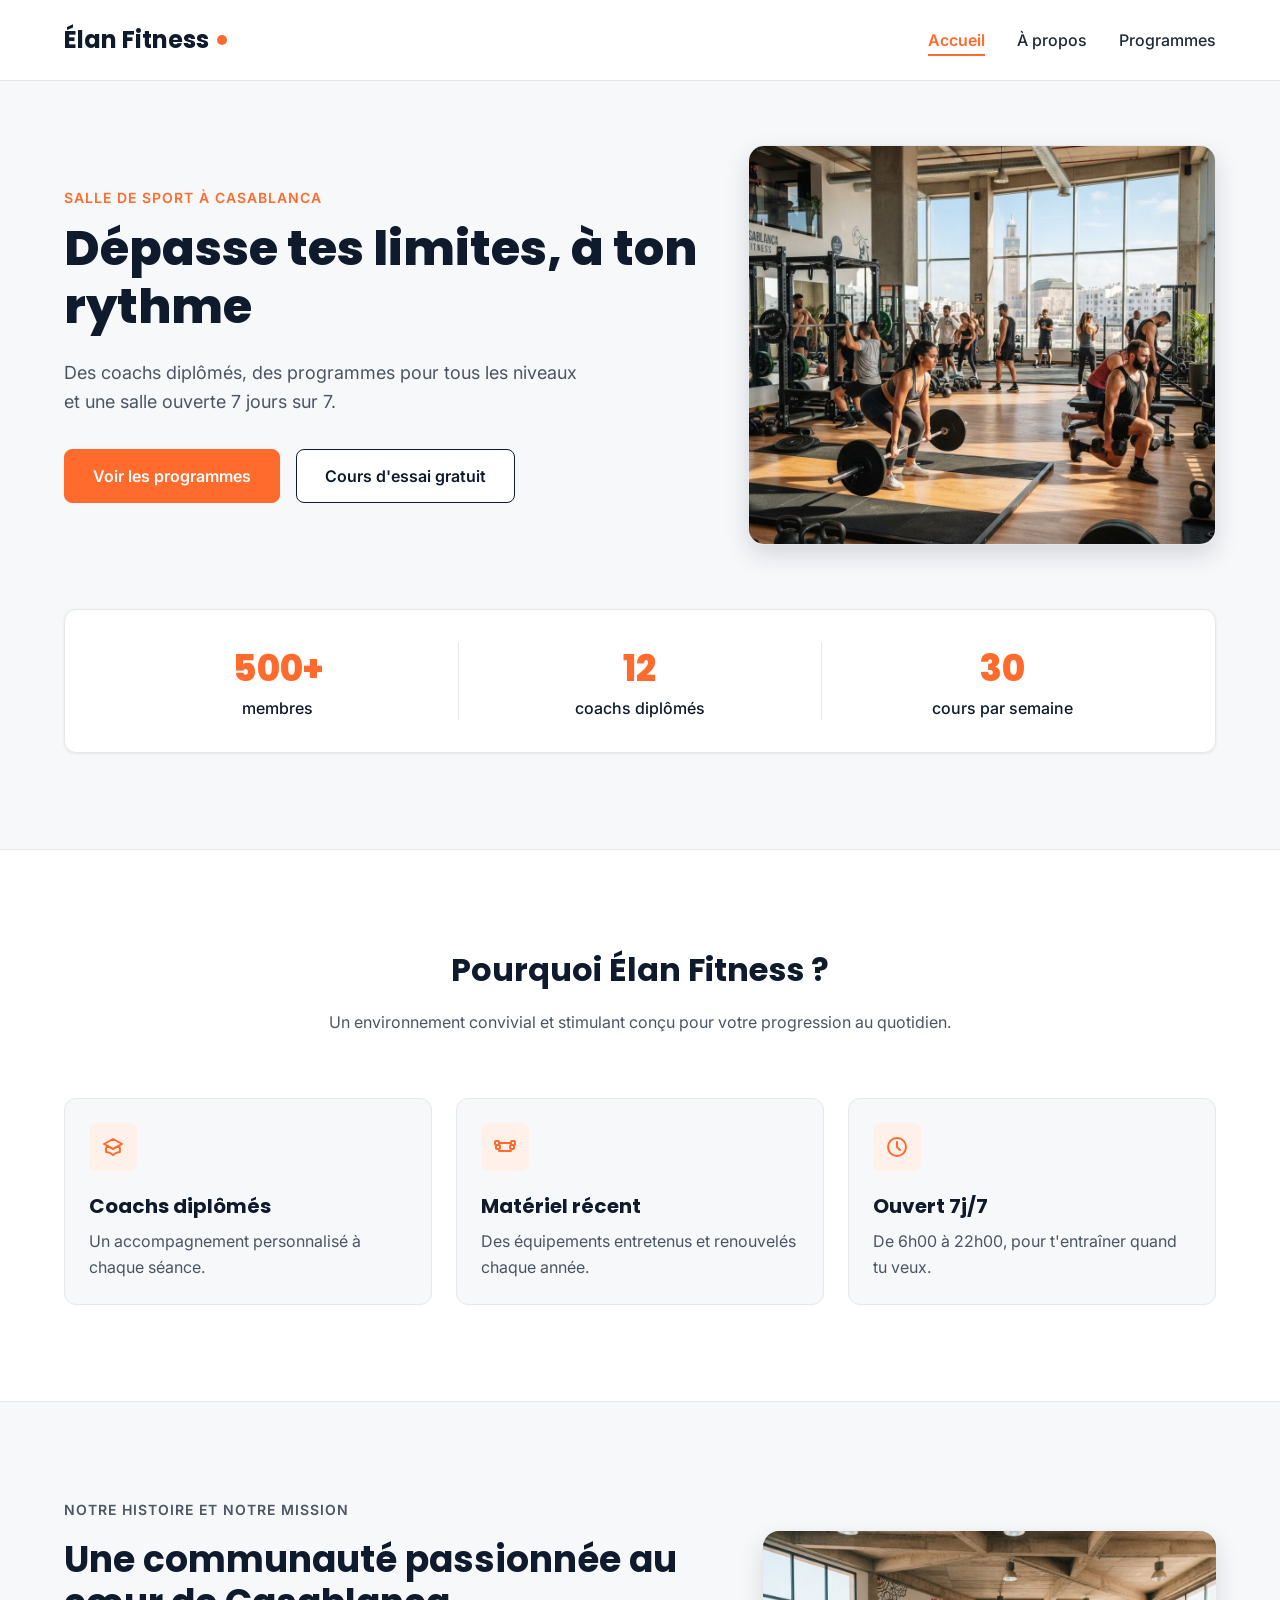
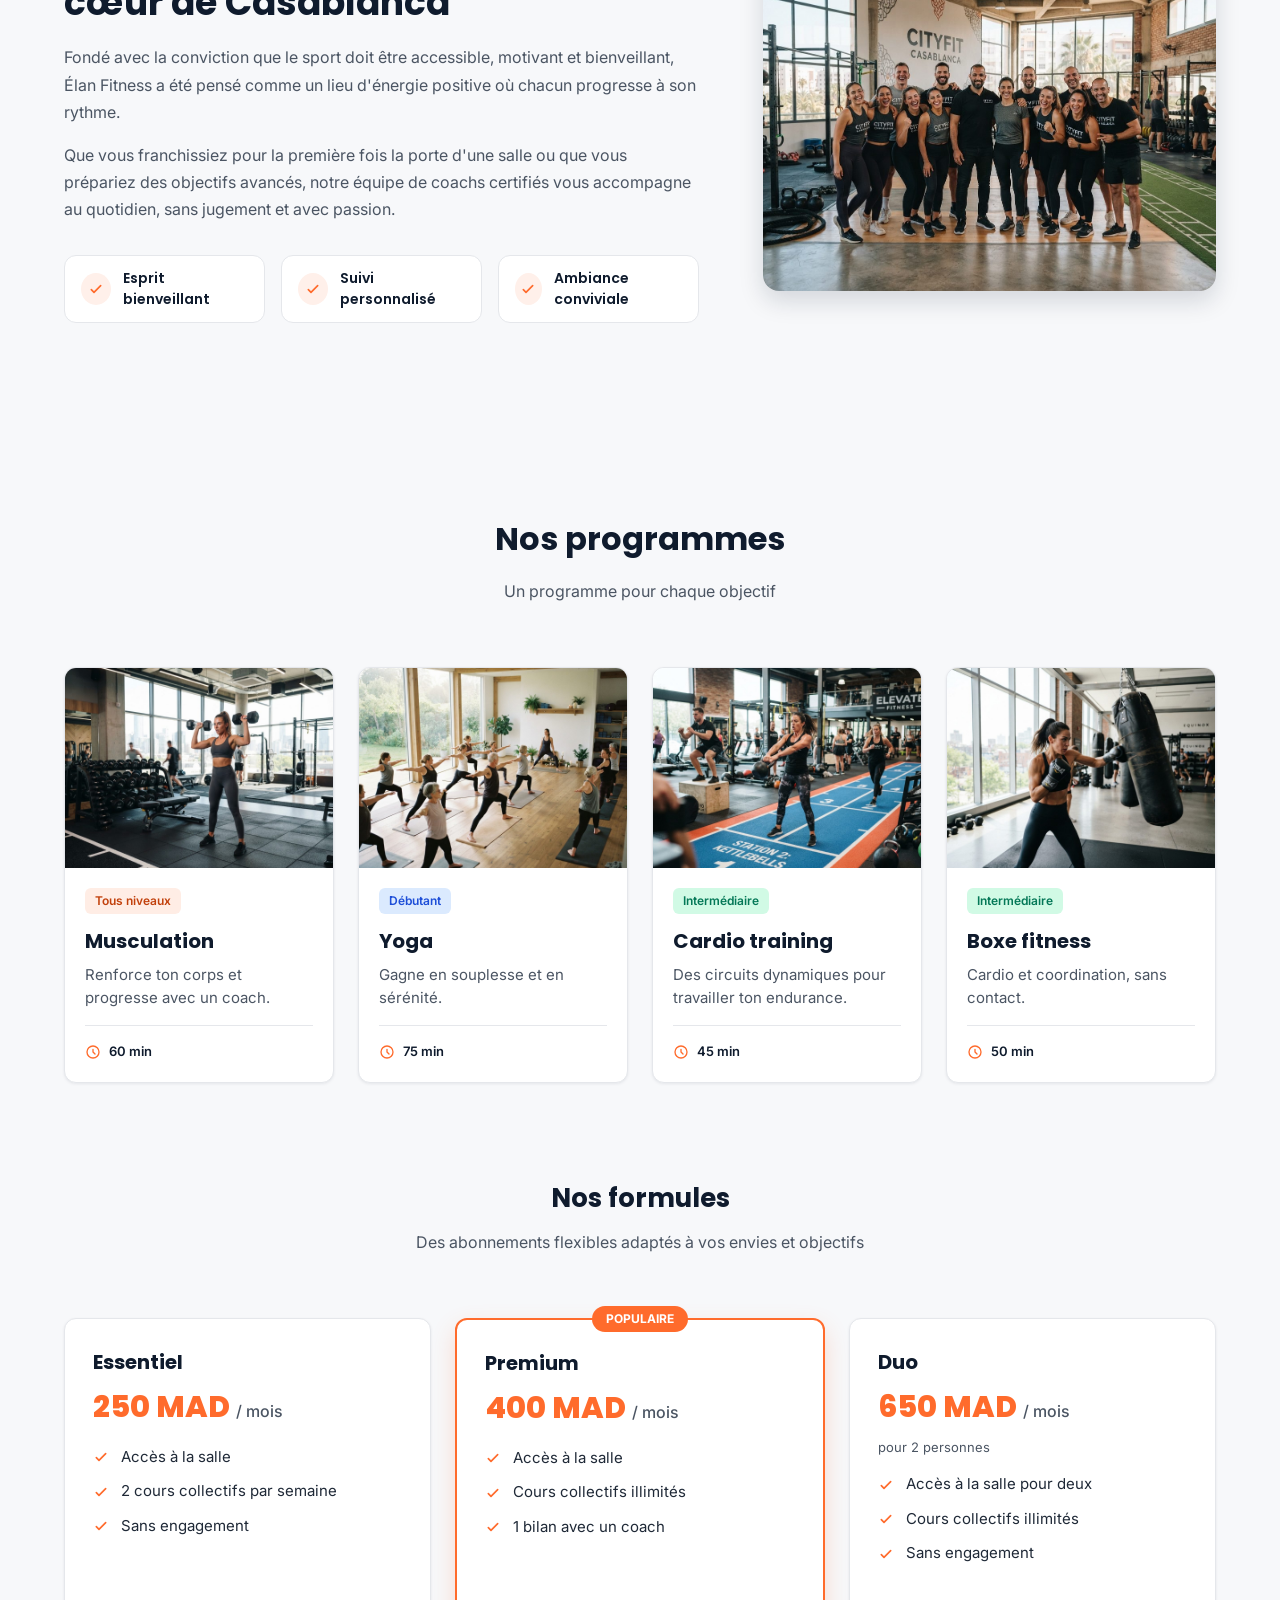
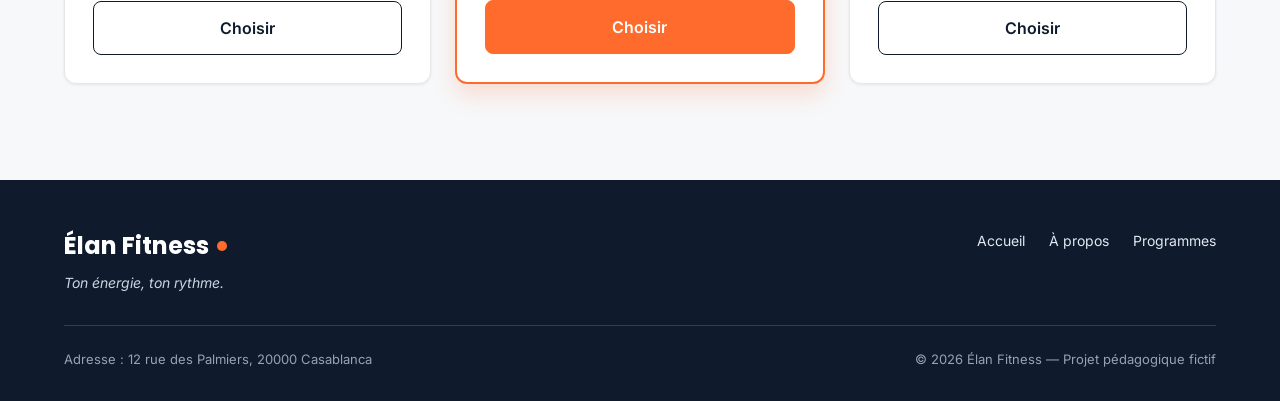
==== index.html @ 57f346ea "first commit sans modif du template" ====
<!DOCTYPE html>
<html lang="fr">
<head>
  <meta charset="UTF-8">
  <meta name="viewport" content="width=device-width, initial-scale=1">
  <meta name="description" content="Élan Fitness, salle de sport à Casablanca : musculation, yoga, cardio et boxe fitness avec des coachs diplômés. Réservez votre cours d'essai gratuit.">
  <title>Élan Fitness | Salle de sport à Casablanca</title>

  <link rel="preconnect" href="https://fonts.googleapis.com">
  <link rel="preconnect" href="https://fonts.gstatic.com" crossorigin>
  <link href="https://fonts.googleapis.com/css2?family=Inter:wght@400;500;600&family=Poppins:wght@600;700;800&display=swap" rel="stylesheet">

  <link rel="stylesheet" href="style.css">
</head>

<body>

  <header class="en-tete">
    <div class="conteneur en-tete-contenu">
      <a href="#accueil" class="logo">Élan Fitness</a>

      <nav aria-label="Navigation principale">
        <ul class="menu">
          <li><a href="#accueil" class="lien-actif">Accueil</a></li>
          <li><a href="#a-propos">À propos</a></li>
          <li><a href="#programmes">Programmes</a></li>
        </ul>
      </nav>
    </div>
  </header>

  <main>

    <section id="accueil" class="hero">
      <div class="conteneur">

        <div class="hero-contenu">
          <div class="hero-texte">
            <p class="sur-titre">Salle de sport à Casablanca</p>
            <h1>Dépasse tes limites, à ton rythme</h1>
            <p class="hero-description">
              Des coachs diplômés, des programmes pour tous les niveaux et une salle ouverte 7 jours sur 7.
            </p>
            <div class="boutons">
              <a href="#programmes" class="bouton bouton-principal">Voir les programmes</a>
              <a href="#contact" class="bouton bouton-secondaire">Cours d'essai gratuit</a>
            </div>
          </div>

          <img class="hero-image" src="img/hero.jpg" alt="Des personnes s'entraînent dans une salle de sport lumineuse à Casablanca">
        </div>

        <div class="chiffres">
          <div class="chiffre">
            <p class="chiffre-nombre">500+</p>
            <p>membres</p>
          </div>
          <div class="chiffre">
            <p class="chiffre-nombre">12</p>
            <p>coachs diplômés</p>
          </div>
          <div class="chiffre">
            <p class="chiffre-nombre">30</p>
            <p>cours par semaine</p>
          </div>
        </div>

      </div>
    </section>

    <section class="section section-blanche">
      <div class="conteneur">

        <div class="section-titre">
          <h2>Pourquoi Élan Fitness ?</h2>
          <p>Un environnement convivial et stimulant conçu pour votre progression au quotidien.</p>
        </div>

        <div class="cartes">
          <article class="carte carte-avantage">
            <div class="icone"><img src="img/icone-coach.svg" alt=""></div>
            <h3>Coachs diplômés</h3>
            <p>Un accompagnement personnalisé à chaque séance.</p>
          </article>

          <article class="carte carte-avantage">
            <div class="icone"><img src="img/icone-materiel.svg" alt=""></div>
            <h3>Matériel récent</h3>
            <p>Des équipements entretenus et renouvelés chaque année.</p>
          </article>

          <article class="carte carte-avantage">
            <div class="icone"><img src="img/icone-horloge.svg" alt=""></div>
            <h3>Ouvert 7j/7</h3>
            <p>De 6h00 à 22h00, pour t'entraîner quand tu veux.</p>
          </article>
        </div>

      </div>
    </section>

    <section id="a-propos" class="section">
      <div class="conteneur apropos-contenu">

        <div class="apropos-texte">
          <p class="sur-titre">Notre histoire et notre mission</p>
          <h2>Une communauté passionnée au cœur de Casablanca</h2>
          <p>
            Fondé avec la conviction que le sport doit être accessible, motivant et bienveillant,
            Élan Fitness a été pensé comme un lieu d'énergie positive où chacun progresse à son rythme.
          </p>
          <p>
            Que vous franchissiez pour la première fois la porte d'une salle ou que vous prépariez des
            objectifs avancés, notre équipe de coachs certifiés vous accompagne au quotidien, sans
            jugement et avec passion.
          </p>

          <ul class="valeurs">
            <li class="valeur">
              <div class="icone icone-petite"><img src="img/icone-check.svg" alt=""></div>
              <span>Esprit bienveillant</span>
            </li>
            <li class="valeur">
              <div class="icone icone-petite"><img src="img/icone-check.svg" alt=""></div>
              <span>Suivi personnalisé</span>
            </li>
            <li class="valeur">
              <div class="icone icone-petite"><img src="img/icone-check.svg" alt=""></div>
              <span>Ambiance conviviale</span>
            </li>
          </ul>
        </div>

        <img class="apropos-image" src="img/equipe.jpg" alt="L'équipe de coachs d'Élan Fitness réunie dans la salle">

      </div>
    </section>

    <section id="programmes" class="section">
      <div class="conteneur">

        <div class="section-titre">
          <h2>Nos programmes</h2>
          <p>Un programme pour chaque objectif</p>
        </div>

        <div class="cartes">

          <article class="carte carte-programme">
            <img src="img/musculation.jpg" alt="Une sportive soulève des haltères dans l'espace musculation">
            <div class="programme-corps">
              <span class="etiquette etiquette-orange">Tous niveaux</span>
              <h3>Musculation</h3>
              <p>Renforce ton corps et progresse avec un coach.</p>
              <p class="duree"><img src="img/icone-duree.svg" alt="">60 min</p>
            </div>
          </article>

          <article class="carte carte-programme">
            <img src="img/yoga.jpg" alt="Un groupe pratique le yoga sur des tapis dans une salle lumineuse">
            <div class="programme-corps">
              <span class="etiquette etiquette-bleue">Débutant</span>
              <h3>Yoga</h3>
              <p>Gagne en souplesse et en sérénité.</p>
              <p class="duree"><img src="img/icone-duree.svg" alt="">75 min</p>
            </div>
          </article>

          <article class="carte carte-programme">
            <img src="img/cardio.jpg" alt="Des sportifs suivent un circuit de cardio training avec des kettlebells">
            <div class="programme-corps">
              <span class="etiquette etiquette-verte">Intermédiaire</span>
              <h3>Cardio training</h3>
              <p>Des circuits dynamiques pour travailler ton endurance.</p>
              <p class="duree"><img src="img/icone-duree.svg" alt="">45 min</p>
            </div>
          </article>

          <article class="carte carte-programme">
            <img src="img/boxe.jpg" alt="Une sportive frappe un sac de frappe pendant un cours de boxe fitness">
            <div class="programme-corps">
              <span class="etiquette etiquette-verte">Intermédiaire</span>
              <h3>Boxe fitness</h3>
              <p>Cardio et coordination, sans contact.</p>
              <p class="duree"><img src="img/icone-duree.svg" alt="">50 min</p>
            </div>
          </article>

        </div>

        <div class="formules">

          <div class="section-titre">
            <h3>Nos formules</h3>
            <p>Des abonnements flexibles adaptés à vos envies et objectifs</p>
          </div>

          <div class="cartes">

            <article class="carte formule">
              <h4>Essentiel</h4>
              <p class="prix">250 MAD <span>/ mois</span></p>
              <ul class="formule-liste">
                <li>Accès à la salle</li>
                <li>2 cours collectifs par semaine</li>
                <li>Sans engagement</li>
              </ul>
              <a href="#contact" class="bouton bouton-secondaire">Choisir</a>
            </article>

            <article class="carte formule formule-populaire">
              <p class="badge-populaire">Populaire</p>
              <h4>Premium</h4>
              <p class="prix">400 MAD <span>/ mois</span></p>
              <ul class="formule-liste">
                <li>Accès à la salle</li>
                <li>Cours collectifs illimités</li>
                <li>1 bilan avec un coach</li>
              </ul>
              <a href="#contact" class="bouton bouton-principal">Choisir</a>
            </article>

            <article class="carte formule">
              <h4>Duo</h4>
              <p class="prix">650 MAD <span>/ mois</span></p>
              <p class="prix-note">pour 2 personnes</p>
              <ul class="formule-liste">
                <li>Accès à la salle pour deux</li>
                <li>Cours collectifs illimités</li>
                <li>Sans engagement</li>
              </ul>
              <a href="#contact" class="bouton bouton-secondaire">Choisir</a>
            </article>

          </div>
        </div>

      </div>
    </section>

  </main>

  <footer class="pied-de-page">
    <div class="conteneur">

      <div class="pied-haut">
        <div>
          <p class="logo logo-clair">Élan Fitness</p>
          <p class="slogan">Ton énergie, ton rythme.</p>
        </div>

        <nav aria-label="Navigation du pied de page">
          <ul class="menu menu-pied">
            <li><a href="#accueil">Accueil</a></li>
            <li><a href="#a-propos">À propos</a></li>
            <li><a href="#programmes">Programmes</a></li>
          </ul>
        </nav>
      </div>

      <div class="pied-bas">
        <p>Adresse : 12 rue des Palmiers, 20000 Casablanca</p>
        <p>&copy; 2026 Élan Fitness — Projet pédagogique fictif</p>
      </div>

    </div>
  </footer>

</body>
</html>
---- style.css ----
* {
  box-sizing: border-box;
  margin: 0;
  padding: 0;
}

html {
  scroll-behavior: smooth;
}

body {
  font-family: 'Inter', Arial, sans-serif;
  font-size: 16px;
  line-height: 1.5;
  color: #1F2937;
  background-color: #F7F8FA;
}

h1, h2, h3, h4 {
  font-family: 'Poppins', Arial, sans-serif;
  color: #0F1B2D;
}

a {
  color: inherit;
  text-decoration: none;
}

ul {
  list-style: none;
}

img {
  display: block;
  max-width: 100%;
}

a:focus-visible,
button:focus-visible {
  outline: 3px solid #FF6B2C;
  outline-offset: 2px;
}

.conteneur {
  width: 100%;
  max-width: 1200px;
  margin: 0 auto;
  padding: 0 24px;
}

.section {
  padding: 96px 0;
}

.section-blanche {
  background-color: #FFFFFF;
  border-top: 1px solid #E5E7EB;
  border-bottom: 1px solid #E5E7EB;
}

.section-titre {
  max-width: 640px;
  margin: 0 auto 64px;
  text-align: center;
}

.section-titre h2 {
  font-size: 32px;
  margin-bottom: 16px;
}

.section-titre h3 {
  font-size: 26px;
  margin-bottom: 12px;
}

.section-titre p {
  color: #4B5563;
}

.sur-titre {
  font-size: 14px;
  font-weight: 600;
  color: #FF6B2C;
  text-transform: uppercase;
  letter-spacing: 1px;
  margin-bottom: 12px;
}

.bouton {
  display: inline-block;
  padding: 14px 28px;
  border-radius: 8px;
  font-size: 16px;
  font-weight: 600;
  text-align: center;
  cursor: pointer;
}

.bouton-principal {
  background-color: #FF6B2C;
  border: 1px solid #FF6B2C;
  color: #FFFFFF;
}

.bouton-principal:hover {
  background-color: #F05817;
}

.bouton-secondaire {
  background-color: #FFFFFF;
  border: 1px solid #0F1B2D;
  color: #0F1B2D;
}

.bouton-secondaire:hover {
  background-color: #F3F4F6;
}

.cartes {
  display: flex;
  gap: 24px;
}

.carte {
  flex: 1;
  background-color: #FFFFFF;
  border: 1px solid #E5E7EB;
  border-radius: 12px;
  box-shadow: 0 1px 3px rgba(15, 27, 45, 0.08);
}

.icone {
  width: 48px;
  height: 48px;
  background-color: #FFF0EA;
  border-radius: 8px;
  display: flex;
  align-items: center;
  justify-content: center;
}

.icone img {
  width: 24px;
  height: 24px;
}

.icone-petite {
  width: 32px;
  height: 32px;
  border-radius: 50%;
}

.icone-petite img {
  width: 16px;
  height: 16px;
}

.en-tete {
  position: sticky;
  top: 0;
  z-index: 10;
  background-color: #FFFFFF;
  border-bottom: 1px solid #E5E7EB;
}

.en-tete-contenu {
  height: 80px;
  display: flex;
  align-items: center;
  justify-content: space-between;
}

.logo {
  display: flex;
  align-items: center;
  font-family: 'Poppins', Arial, sans-serif;
  font-size: 24px;
  font-weight: 700;
  color: #0F1B2D;
}

.logo::after {
  content: "";
  width: 10px;
  height: 10px;
  margin-left: 8px;
  background-color: #FF6B2C;
  border-radius: 50%;
}

.menu {
  display: flex;
  gap: 32px;
}

.menu a {
  font-weight: 500;
  padding-bottom: 4px;
  border-bottom: 2px solid transparent;
}

.menu a:hover {
  color: #FF6B2C;
}

.menu .lien-actif {
  color: #FF6B2C;
  font-weight: 600;
  border-bottom-color: #FF6B2C;
}

.hero {
  padding: 64px 0 96px;
}

.hero-contenu {
  display: flex;
  align-items: center;
  gap: 32px;
}

.hero-texte {
  flex: 7;
}

.hero-texte h1 {
  font-size: 48px;
  font-weight: 800;
  line-height: 1.2;
  margin-bottom: 24px;
}

.hero-description {
  max-width: 520px;
  font-size: 18px;
  line-height: 1.6;
  color: #4B5563;
  margin-bottom: 32px;
}

.boutons {
  display: flex;
  flex-wrap: wrap;
  gap: 16px;
}

.hero-image {
  flex: 5;
  min-width: 0;
  height: 400px;
  object-fit: cover;
  border-radius: 16px;
  border: 1px solid #E5E7EB;
  box-shadow: 0 10px 25px rgba(15, 27, 45, 0.15);
}

.chiffres {
  display: flex;
  margin-top: 64px;
  padding: 32px;
  background-color: #FFFFFF;
  border: 1px solid #E5E7EB;
  border-radius: 12px;
  box-shadow: 0 1px 3px rgba(15, 27, 45, 0.08);
}

.chiffre {
  flex: 1;
  text-align: center;
  font-weight: 500;
  color: #0F1B2D;
}

.chiffre + .chiffre {
  border-left: 1px solid #E5E7EB;
}

.chiffre-nombre {
  font-family: 'Poppins', Arial, sans-serif;
  font-size: 36px;
  font-weight: 800;
  color: #FF6B2C;
}

.carte-avantage {
  padding: 24px;
  background-color: #F7F8FA;
  box-shadow: none;
}

.carte-avantage .icone {
  margin-bottom: 20px;
}

.carte-avantage h3 {
  font-size: 20px;
  margin-bottom: 8px;
}

.carte-avantage p {
  color: #4B5563;
  line-height: 1.6;
}

.apropos-contenu {
  display: flex;
  align-items: center;
  gap: 64px;
}

.apropos-texte {
  flex: 7;
}

.apropos-texte h2 {
  font-size: 36px;
  line-height: 1.2;
  margin-bottom: 20px;
}

.apropos-texte p {
  color: #4B5563;
  line-height: 1.7;
  margin-bottom: 16px;
}

.valeurs {
  display: flex;
  gap: 16px;
  margin-top: 32px;
}

.valeur {
  flex: 1;
  display: flex;
  align-items: center;
  gap: 12px;
  padding: 12px 16px;
  background-color: #FFFFFF;
  border: 1px solid #E5E7EB;
  border-radius: 12px;
  font-family: 'Poppins', Arial, sans-serif;
  font-size: 14px;
  font-weight: 600;
  color: #0F1B2D;
}

.apropos-image {
  flex: 5;
  min-width: 0;
  height: 360px;
  object-fit: cover;
  border-radius: 16px;
  box-shadow: 0 10px 25px rgba(15, 27, 45, 0.15);
}

.carte-programme {
  display: flex;
  flex-direction: column;
  overflow: hidden;
}

.carte-programme > img {
  width: 100%;
  height: 200px;
  object-fit: cover;
}

.programme-corps {
  flex: 1;
  display: flex;
  flex-direction: column;
  padding: 20px;
}

.programme-corps h3 {
  font-size: 20px;
  margin-bottom: 8px;
}

.programme-corps p {
  font-size: 15px;
  color: #4B5563;
}

.etiquette {
  align-self: flex-start;
  padding: 4px 10px;
  margin-bottom: 12px;
  border-radius: 6px;
  font-size: 12px;
  font-weight: 600;
}

.etiquette-orange {
  background-color: #FFEDE5;
  color: #C2410C;
}

.etiquette-bleue {
  background-color: #DBEAFE;
  color: #1D4ED8;
}

.etiquette-verte {
  background-color: #D1FAE5;
  color: #047857;
}

.programme-corps .duree {
  display: flex;
  align-items: center;
  gap: 8px;
  margin-top: auto;
  padding-top: 16px;
  border-top: 1px solid #E5E7EB;
  font-size: 13px;
  font-weight: 600;
  color: #0F1B2D;
}

.programme-corps h3 + p {
  margin-bottom: 16px;
}

.duree img {
  width: 16px;
  height: 16px;
}

.formules {
  margin-top: 96px;
}

.formule {
  position: relative;
  display: flex;
  flex-direction: column;
  padding: 28px;
}

.formule h4 {
  font-size: 20px;
}

.prix {
  margin: 8px 0 16px;
  font-family: 'Poppins', Arial, sans-serif;
  font-size: 30px;
  font-weight: 800;
  color: #FF6B2C;
}

.prix span {
  font-family: 'Inter', Arial, sans-serif;
  font-size: 16px;
  font-weight: 500;
  color: #4B5563;
}

.prix-note {
  margin: -8px 0 16px;
  font-size: 13px;
  color: #4B5563;
}

.formule-liste {
  flex: 1;
  margin-bottom: 24px;
}

.formule-liste li {
  padding-left: 28px;
  margin-bottom: 12px;
  font-size: 15px;
  background-image: url('img/icone-check.svg');
  background-repeat: no-repeat;
  background-position: left center;
  background-size: 16px;
}

.formule .bouton {
  display: block;
}

.formule-populaire {
  border: 2px solid #FF6B2C;
  box-shadow: 0 10px 25px rgba(255, 107, 44, 0.2);
}

.badge-populaire {
  position: absolute;
  top: -14px;
  left: 50%;
  transform: translateX(-50%);
  padding: 4px 14px;
  background-color: #FF6B2C;
  border-radius: 999px;
  font-size: 12px;
  font-weight: 700;
  text-transform: uppercase;
  color: #FFFFFF;
}

.pied-de-page {
  padding: 48px 0 32px;
  background-color: #0F1B2D;
  color: #FFFFFF;
}

.pied-haut {
  display: flex;
  justify-content: space-between;
  align-items: flex-start;
  padding-bottom: 32px;
  border-bottom: 1px solid rgba(255, 255, 255, 0.15);
}

.logo-clair {
  color: #FFFFFF;
}

.slogan {
  margin-top: 8px;
  font-size: 14px;
  font-style: italic;
  color: #CBD5E1;
}

.menu-pied {
  gap: 24px;
}

.menu-pied a {
  font-size: 14px;
  font-weight: 400;
  color: #E2E8F0;
}

.pied-bas {
  display: flex;
  justify-content: space-between;
  margin-top: 24px;
  font-size: 13px;
  color: #94A3B8;
}
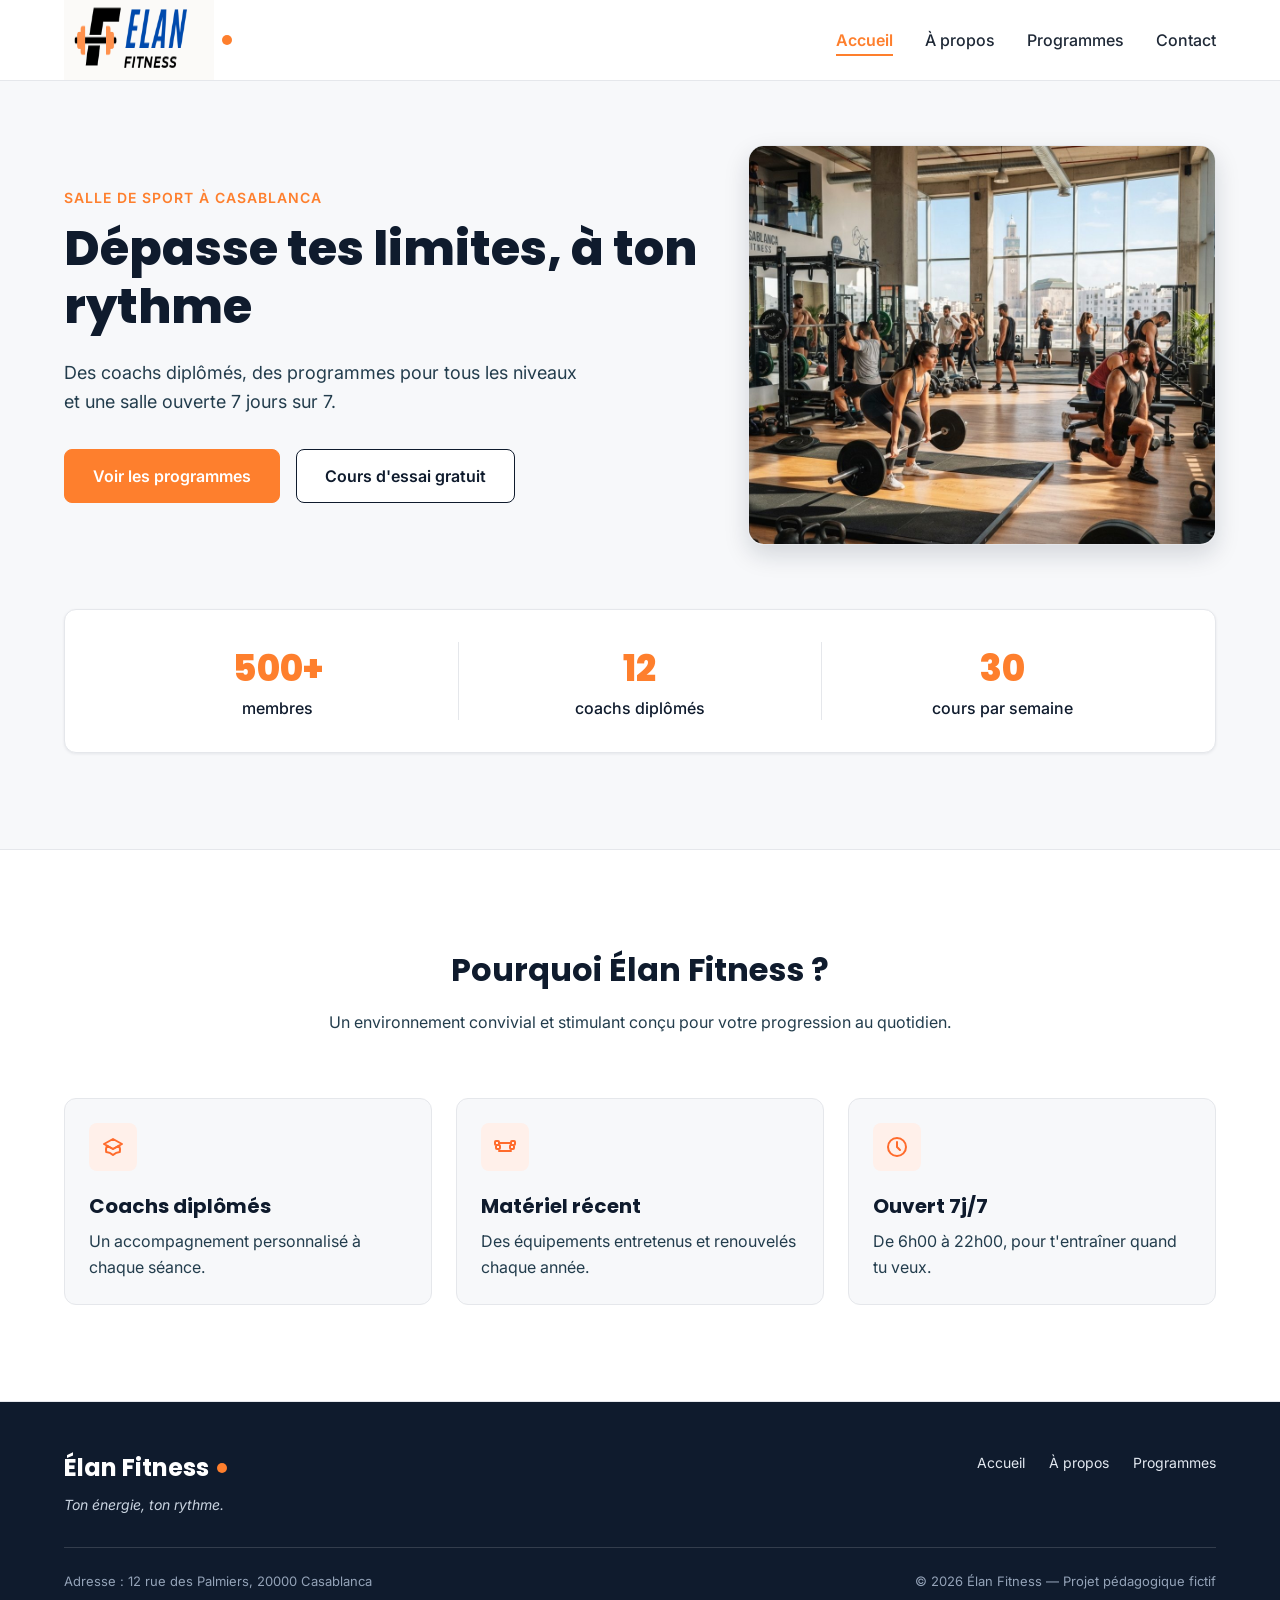
==== commit 69f3fca0: "logo update" ====
--- a/index.html
+++ b/index.html
@@ -17,13 +17,14 @@
 
   <header class="en-tete">
     <div class="conteneur en-tete-contenu">
-      <a href="#accueil" class="logo">Élan Fitness</a>
+      <a href="./accueil.html" class="logo"><img src="./img/logologo.png" height="80px" width="150px"></a>
 
       <nav aria-label="Navigation principale">
         <ul class="menu">
-          <li><a href="#accueil" class="lien-actif">Accueil</a></li>
-          <li><a href="#a-propos">À propos</a></li>
-          <li><a href="#programmes">Programmes</a></li>
+          <li><a href="./index.html" class="lien-actif">Accueil</a></li>
+          <li><a href="./aPropos.html">À propos</a></li>
+          <li><a href="./programme.html">Programmes</a></li>
+          <li><a href="./contact.html">Contact</a></li>
         </ul>
       </nav>
     </div>
@@ -99,146 +100,7 @@
       </div>
     </section>
 
-    <section id="a-propos" class="section">
-      <div class="conteneur apropos-contenu">
-
-        <div class="apropos-texte">
-          <p class="sur-titre">Notre histoire et notre mission</p>
-          <h2>Une communauté passionnée au cœur de Casablanca</h2>
-          <p>
-            Fondé avec la conviction que le sport doit être accessible, motivant et bienveillant,
-            Élan Fitness a été pensé comme un lieu d'énergie positive où chacun progresse à son rythme.
-          </p>
-          <p>
-            Que vous franchissiez pour la première fois la porte d'une salle ou que vous prépariez des
-            objectifs avancés, notre équipe de coachs certifiés vous accompagne au quotidien, sans
-            jugement et avec passion.
-          </p>
-
-          <ul class="valeurs">
-            <li class="valeur">
-              <div class="icone icone-petite"><img src="img/icone-check.svg" alt=""></div>
-              <span>Esprit bienveillant</span>
-            </li>
-            <li class="valeur">
-              <div class="icone icone-petite"><img src="img/icone-check.svg" alt=""></div>
-              <span>Suivi personnalisé</span>
-            </li>
-            <li class="valeur">
-              <div class="icone icone-petite"><img src="img/icone-check.svg" alt=""></div>
-              <span>Ambiance conviviale</span>
-            </li>
-          </ul>
-        </div>
-
-        <img class="apropos-image" src="img/equipe.jpg" alt="L'équipe de coachs d'Élan Fitness réunie dans la salle">
-
-      </div>
-    </section>
-
-    <section id="programmes" class="section">
-      <div class="conteneur">
-
-        <div class="section-titre">
-          <h2>Nos programmes</h2>
-          <p>Un programme pour chaque objectif</p>
-        </div>
-
-        <div class="cartes">
-
-          <article class="carte carte-programme">
-            <img src="img/musculation.jpg" alt="Une sportive soulève des haltères dans l'espace musculation">
-            <div class="programme-corps">
-              <span class="etiquette etiquette-orange">Tous niveaux</span>
-              <h3>Musculation</h3>
-              <p>Renforce ton corps et progresse avec un coach.</p>
-              <p class="duree"><img src="img/icone-duree.svg" alt="">60 min</p>
-            </div>
-          </article>
-
-          <article class="carte carte-programme">
-            <img src="img/yoga.jpg" alt="Un groupe pratique le yoga sur des tapis dans une salle lumineuse">
-            <div class="programme-corps">
-              <span class="etiquette etiquette-bleue">Débutant</span>
-              <h3>Yoga</h3>
-              <p>Gagne en souplesse et en sérénité.</p>
-              <p class="duree"><img src="img/icone-duree.svg" alt="">75 min</p>
-            </div>
-          </article>
-
-          <article class="carte carte-programme">
-            <img src="img/cardio.jpg" alt="Des sportifs suivent un circuit de cardio training avec des kettlebells">
-            <div class="programme-corps">
-              <span class="etiquette etiquette-verte">Intermédiaire</span>
-              <h3>Cardio training</h3>
-              <p>Des circuits dynamiques pour travailler ton endurance.</p>
-              <p class="duree"><img src="img/icone-duree.svg" alt="">45 min</p>
-            </div>
-          </article>
-
-          <article class="carte carte-programme">
-            <img src="img/boxe.jpg" alt="Une sportive frappe un sac de frappe pendant un cours de boxe fitness">
-            <div class="programme-corps">
-              <span class="etiquette etiquette-verte">Intermédiaire</span>
-              <h3>Boxe fitness</h3>
-              <p>Cardio et coordination, sans contact.</p>
-              <p class="duree"><img src="img/icone-duree.svg" alt="">50 min</p>
-            </div>
-          </article>
-
-        </div>
-
-        <div class="formules">
-
-          <div class="section-titre">
-            <h3>Nos formules</h3>
-            <p>Des abonnements flexibles adaptés à vos envies et objectifs</p>
-          </div>
-
-          <div class="cartes">
-
-            <article class="carte formule">
-              <h4>Essentiel</h4>
-              <p class="prix">250 MAD <span>/ mois</span></p>
-              <ul class="formule-liste">
-                <li>Accès à la salle</li>
-                <li>2 cours collectifs par semaine</li>
-                <li>Sans engagement</li>
-              </ul>
-              <a href="#contact" class="bouton bouton-secondaire">Choisir</a>
-            </article>
-
-            <article class="carte formule formule-populaire">
-              <p class="badge-populaire">Populaire</p>
-              <h4>Premium</h4>
-              <p class="prix">400 MAD <span>/ mois</span></p>
-              <ul class="formule-liste">
-                <li>Accès à la salle</li>
-                <li>Cours collectifs illimités</li>
-                <li>1 bilan avec un coach</li>
-              </ul>
-              <a href="#contact" class="bouton bouton-principal">Choisir</a>
-            </article>
-
-            <article class="carte formule">
-              <h4>Duo</h4>
-              <p class="prix">650 MAD <span>/ mois</span></p>
-              <p class="prix-note">pour 2 personnes</p>
-              <ul class="formule-liste">
-                <li>Accès à la salle pour deux</li>
-                <li>Cours collectifs illimités</li>
-                <li>Sans engagement</li>
-              </ul>
-              <a href="#contact" class="bouton bouton-secondaire">Choisir</a>
-            </article>
-
-          </div>
-        </div>
-
-      </div>
-    </section>
-
-  </main>
+    
 
   <footer class="pied-de-page">
     <div class="conteneur">
--- a/style.css
+++ b/style.css
@@ -37,7 +37,7 @@
 
 a:focus-visible,
 button:focus-visible {
-  outline: 3px solid #FF6B2C;
+  outline: 3px solid #FE7F2D;
   outline-offset: 2px;
 }
 
@@ -75,13 +75,13 @@
 }
 
 .section-titre p {
-  color: #4B5563;
+  color: #233D4D;
 }
 
 .sur-titre {
   font-size: 14px;
   font-weight: 600;
-  color: #FF6B2C;
+  color: #FE7F2D;
   text-transform: uppercase;
   letter-spacing: 1px;
   margin-bottom: 12px;
@@ -98,13 +98,13 @@
 }
 
 .bouton-principal {
-  background-color: #FF6B2C;
-  border: 1px solid #FF6B2C;
+  background-color: #FE7F2D;
+  border: 1px solid #FE7F2D;
   color: #FFFFFF;
 }
 
 .bouton-principal:hover {
-  background-color: #F05817;
+  background-color: #FE7F2D;
 }
 
 .bouton-secondaire {
@@ -185,7 +185,7 @@
   width: 10px;
   height: 10px;
   margin-left: 8px;
-  background-color: #FF6B2C;
+  background-color: #FE7F2D;
   border-radius: 50%;
 }
 
@@ -201,13 +201,13 @@
 }
 
 .menu a:hover {
-  color: #FF6B2C;
+  color: #FE7F2D;
 }
 
 .menu .lien-actif {
-  color: #FF6B2C;
+  color: #FE7F2D;
   font-weight: 600;
-  border-bottom-color: #FF6B2C;
+  border-bottom-color: #FE7F2D;
 }
 
 .hero {
@@ -235,7 +235,7 @@
   max-width: 520px;
   font-size: 18px;
   line-height: 1.6;
-  color: #4B5563;
+  color: #233D4D;
   margin-bottom: 32px;
 }
 
@@ -280,7 +280,7 @@
   font-family: 'Poppins', Arial, sans-serif;
   font-size: 36px;
   font-weight: 800;
-  color: #FF6B2C;
+  color: #FE7F2D;
 }
 
 .carte-avantage {
@@ -299,7 +299,7 @@
 }
 
 .carte-avantage p {
-  color: #4B5563;
+  color: #233D4D;
   line-height: 1.6;
 }
 
@@ -395,7 +395,7 @@
 
 .etiquette-orange {
   background-color: #FFEDE5;
-  color: #C2410C;
+  color: #FE7F2D;
 }
 
 .etiquette-bleue {
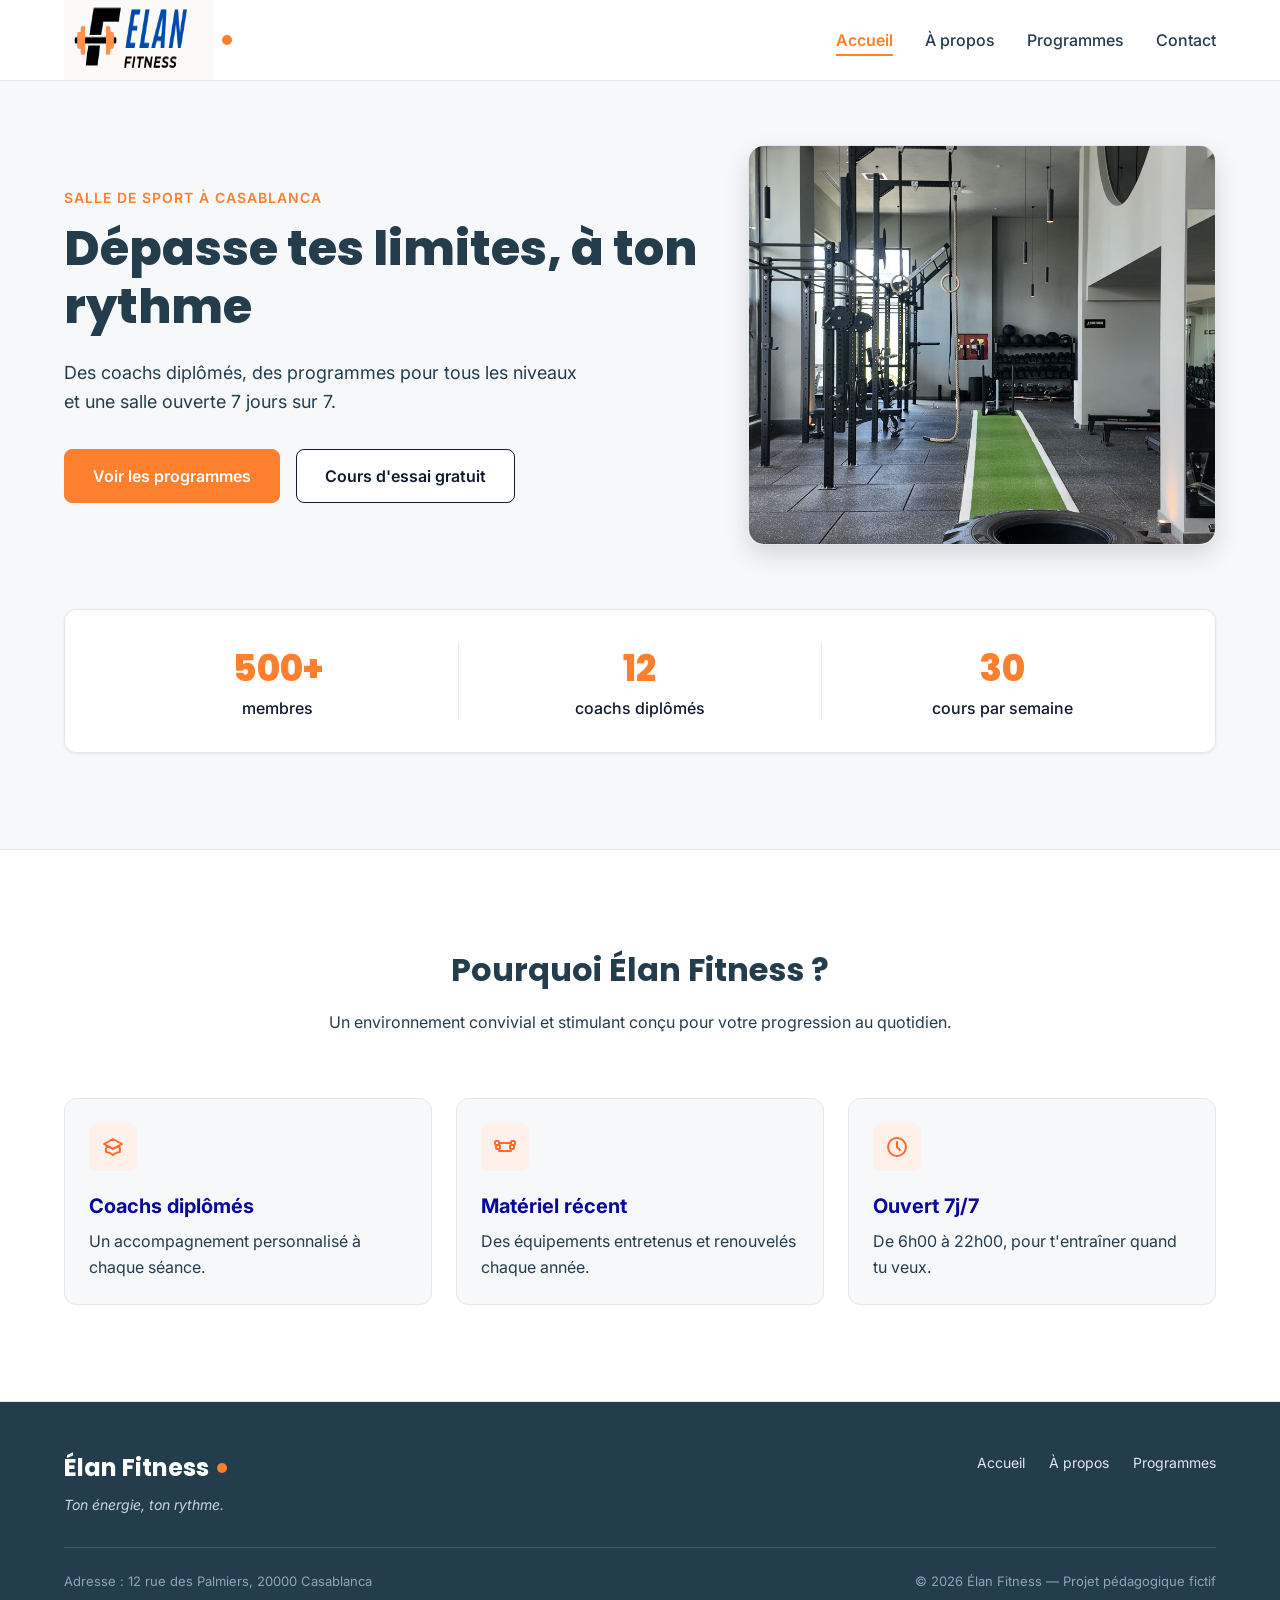
==== commit addd2870: "coordonnees" ====
--- a/index.html
+++ b/index.html
@@ -5,7 +5,7 @@
   <meta name="viewport" content="width=device-width, initial-scale=1">
   <meta name="description" content="Élan Fitness, salle de sport à Casablanca : musculation, yoga, cardio et boxe fitness avec des coachs diplômés. Réservez votre cours d'essai gratuit.">
   <title>Élan Fitness | Salle de sport à Casablanca</title>
-
+  <link rel="icon" type="image/png" href="./img/logologo.png" />
   <link rel="preconnect" href="https://fonts.googleapis.com">
   <link rel="preconnect" href="https://fonts.gstatic.com" crossorigin>
   <link href="https://fonts.googleapis.com/css2?family=Inter:wght@400;500;600&family=Poppins:wght@600;700;800&display=swap" rel="stylesheet">
@@ -48,7 +48,7 @@
             </div>
           </div>
 
-          <img class="hero-image" src="img/hero.jpg" alt="Des personnes s'entraînent dans une salle de sport lumineuse à Casablanca">
+          <img class="hero-image" src="img/img1.jpg" alt="Des personnes s'entraînent dans une salle de sport lumineuse à Casablanca">
         </div>
 
         <div class="chiffres">
--- a/style.css
+++ b/style.css
@@ -12,13 +12,16 @@
   font-family: 'Inter', Arial, sans-serif;
   font-size: 16px;
   line-height: 1.5;
-  color: #1F2937;
+  color: #233D4D;
   background-color: #F7F8FA;
 }
 
-h1, h2, h3, h4 {
+h1, h2, h4 {
   font-family: 'Poppins', Arial, sans-serif;
-  color: #0F1B2D;
+  color: #233D4D;
+}
+h3{
+  color:  rgb(8, 8, 153);
 }
 
 a {
@@ -417,7 +420,7 @@
   border-top: 1px solid #E5E7EB;
   font-size: 13px;
   font-weight: 600;
-  color: #0F1B2D;
+  color: rgb(8, 8, 153);
 }
 
 .programme-corps h3 + p {
@@ -456,7 +459,8 @@
   font-family: 'Inter', Arial, sans-serif;
   font-size: 16px;
   font-weight: 500;
-  color: #4B5563;
+  color:  rgb(8, 8, 153)
+;
 }
 
 .prix-note {
@@ -505,7 +509,7 @@
 
 .pied-de-page {
   padding: 48px 0 32px;
-  background-color: #0F1B2D;
+  background-color: #233D4D;
   color: #FFFFFF;
 }
 
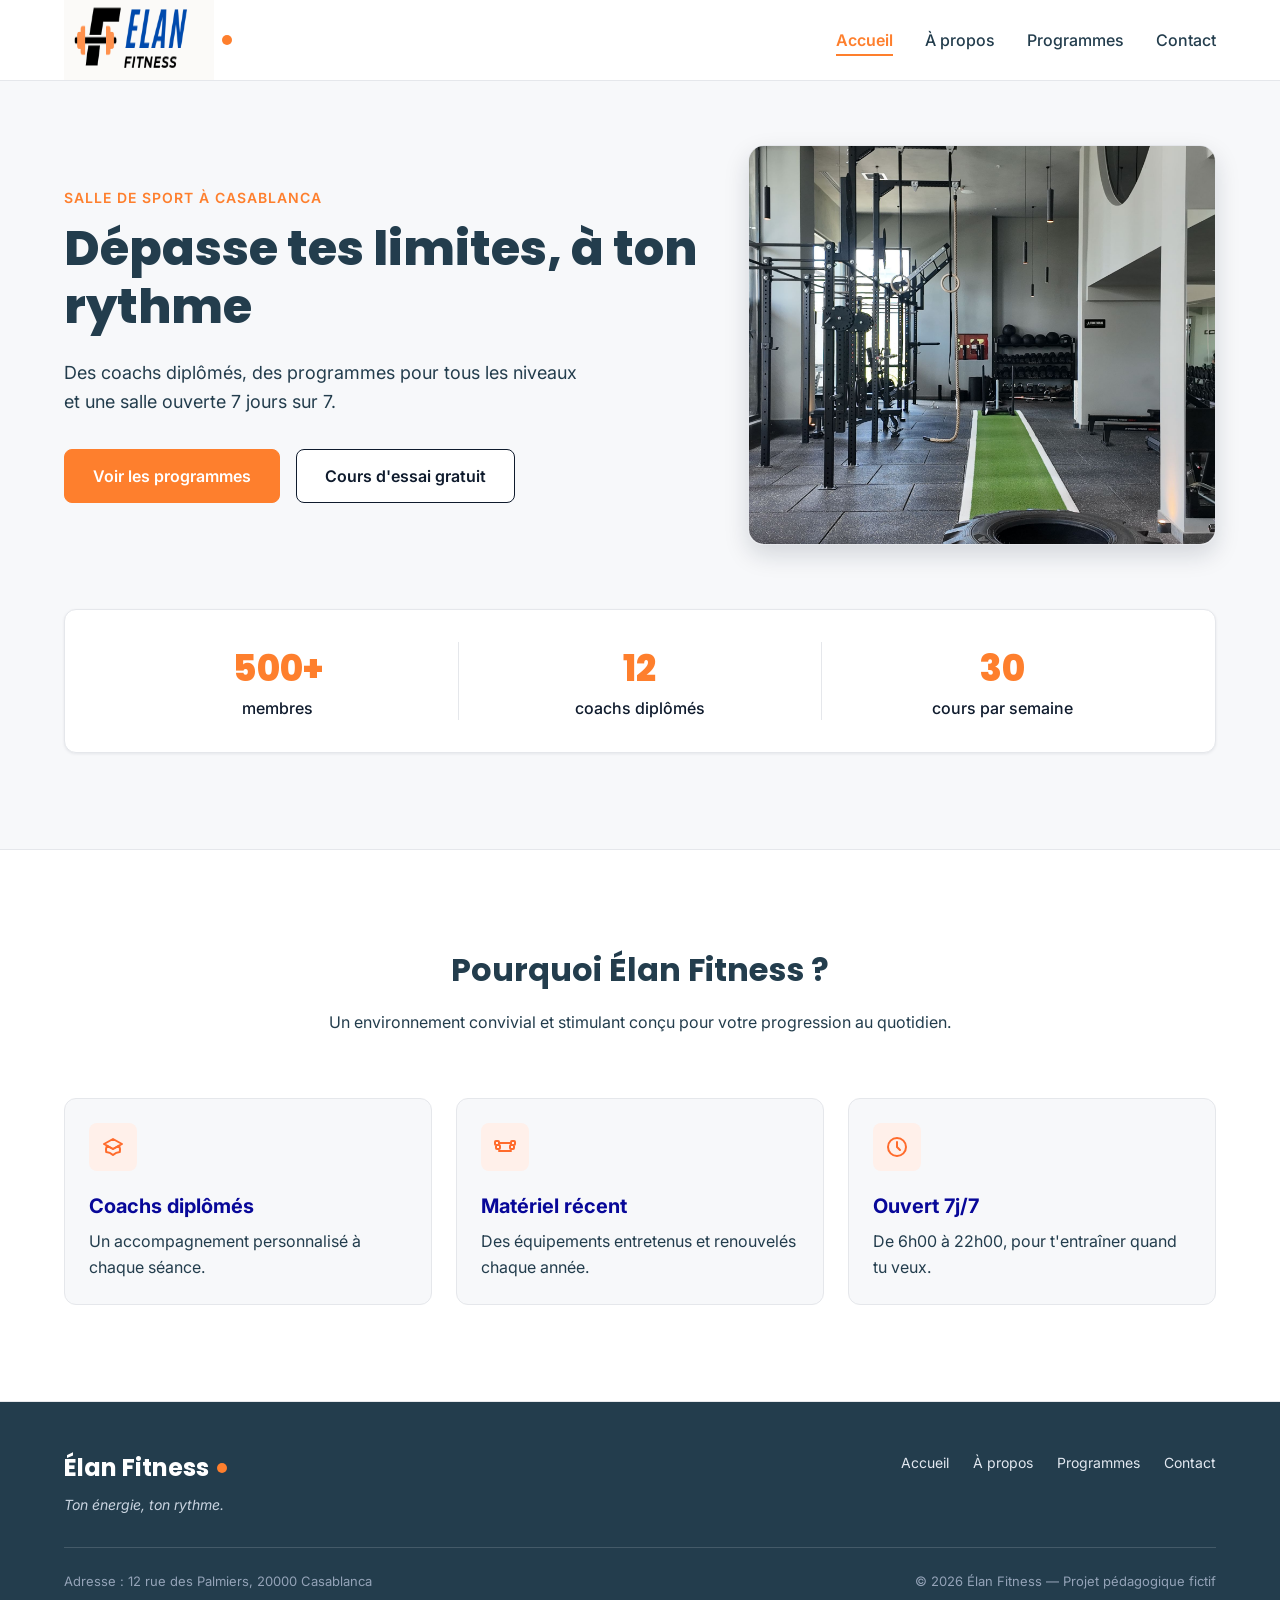
==== commit 33288895: "edit links" ====
--- a/index.html
+++ b/index.html
@@ -5,7 +5,7 @@
   <meta name="viewport" content="width=device-width, initial-scale=1">
   <meta name="description" content="Élan Fitness, salle de sport à Casablanca : musculation, yoga, cardio et boxe fitness avec des coachs diplômés. Réservez votre cours d'essai gratuit.">
   <title>Élan Fitness | Salle de sport à Casablanca</title>
-  <link rel="icon" type="image/png" href="./img/logologo.png" />
+  <link rel="icon" type="image/png" href="./img/logologo.png" >
   <link rel="preconnect" href="https://fonts.googleapis.com">
   <link rel="preconnect" href="https://fonts.gstatic.com" crossorigin>
   <link href="https://fonts.googleapis.com/css2?family=Inter:wght@400;500;600&family=Poppins:wght@600;700;800&display=swap" rel="stylesheet">
@@ -17,7 +17,7 @@
 
   <header class="en-tete">
     <div class="conteneur en-tete-contenu">
-      <a href="./accueil.html" class="logo"><img src="./img/logologo.png" height="80px" width="150px"></a>
+      <a href="./accueil.html" class="logo"><img src="./img/logologo.png" alt="logo du page Elan Fitness" height="80" width="150"></a>
 
       <nav aria-label="Navigation principale">
         <ul class="menu">
@@ -25,7 +25,6 @@
           <li><a href="./aPropos.html">À propos</a></li>
           <li><a href="./programme.html">Programmes</a></li>
           <li><a href="./contact.html">Contact</a></li>
-        </ul>
       </nav>
     </div>
   </header>
@@ -79,19 +78,19 @@
 
         <div class="cartes">
           <article class="carte carte-avantage">
-            <div class="icone"><img src="img/icone-coach.svg" alt=""></div>
+            <div class="icone"><img src="img/icone-coach.svg" alt="icone coach"></div>
             <h3>Coachs diplômés</h3>
             <p>Un accompagnement personnalisé à chaque séance.</p>
           </article>
 
           <article class="carte carte-avantage">
-            <div class="icone"><img src="img/icone-materiel.svg" alt=""></div>
+            <div class="icone"><img src="img/icone-materiel.svg" alt="icon material"></div>
             <h3>Matériel récent</h3>
             <p>Des équipements entretenus et renouvelés chaque année.</p>
           </article>
 
           <article class="carte carte-avantage">
-            <div class="icone"><img src="img/icone-horloge.svg" alt=""></div>
+            <div class="icone"><img src="img/icone-horloge.svg" alt="icon temps"></div>
             <h3>Ouvert 7j/7</h3>
             <p>De 6h00 à 22h00, pour t'entraîner quand tu veux.</p>
           </article>
@@ -113,9 +112,10 @@
 
         <nav aria-label="Navigation du pied de page">
           <ul class="menu menu-pied">
-            <li><a href="#accueil">Accueil</a></li>
-            <li><a href="#a-propos">À propos</a></li>
-            <li><a href="#programmes">Programmes</a></li>
+            <li><a href="./index.html">Accueil</a></li>
+            <li><a href="./aPropos.html">À propos</a></li>
+            <li><a href="./programme.html">Programmes</a></li>
+            <li><a href="./contact.html">Contact</a></li>
           </ul>
         </nav>
       </div>
--- a/style.css
+++ b/style.css
@@ -5,7 +5,13 @@
 }
 
 html {
+  display: flex;
   scroll-behavior: smooth;
+}
+@media (min-width :600px ) {
+  html{
+    flex-direction: column;
+  }
 }
 
 body {
@@ -549,3 +555,47 @@
   font-size: 13px;
   color: #94A3B8;
 }
+
+
+
+.diaporama-container {
+  width: 100%;
+  height: 150px;
+  background: #f4f4f4;
+  padding: 20px 0;
+}
+
+.diaporama-roule {
+  display: flex;
+  gap: 20px;         
+  animation: rouleInfiniment 15s linear infinite;
+}
+
+.diaporama-roule img {
+  height: 120px;
+  width: auto;
+  border-radius: 8px;
+}
+
+.diaporama-container:hover .diaporama-roule {
+  animation-play-state: paused;
+}
+
+
+@keyframes rouleInfiniment {
+  0% {
+    transform: translateX(0);
+  }
+  100% {
+    transform: translateX(-50%);
+  }
+}
+
+.cartes{
+  display: flex;
+}
+@media (max-width : 600px){
+  .cartes{
+    flex-direction: column;
+  }
+}
